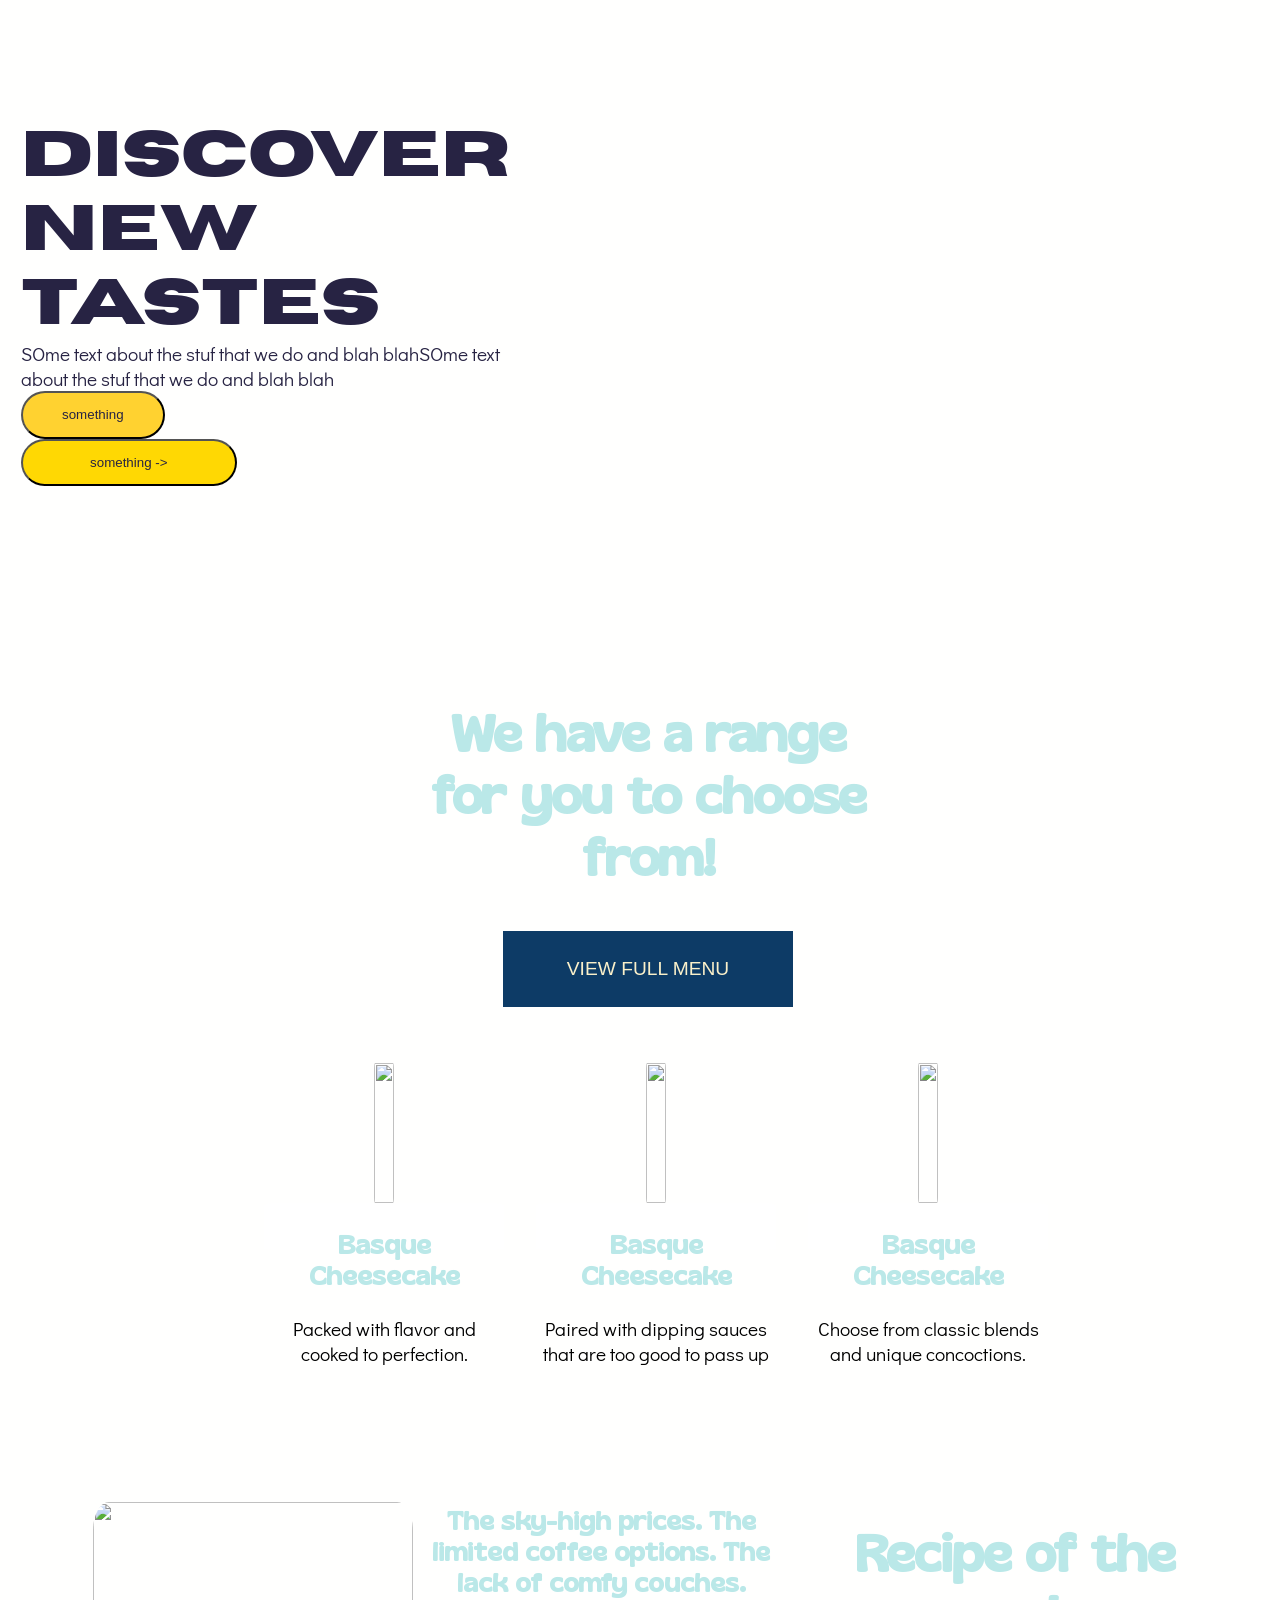
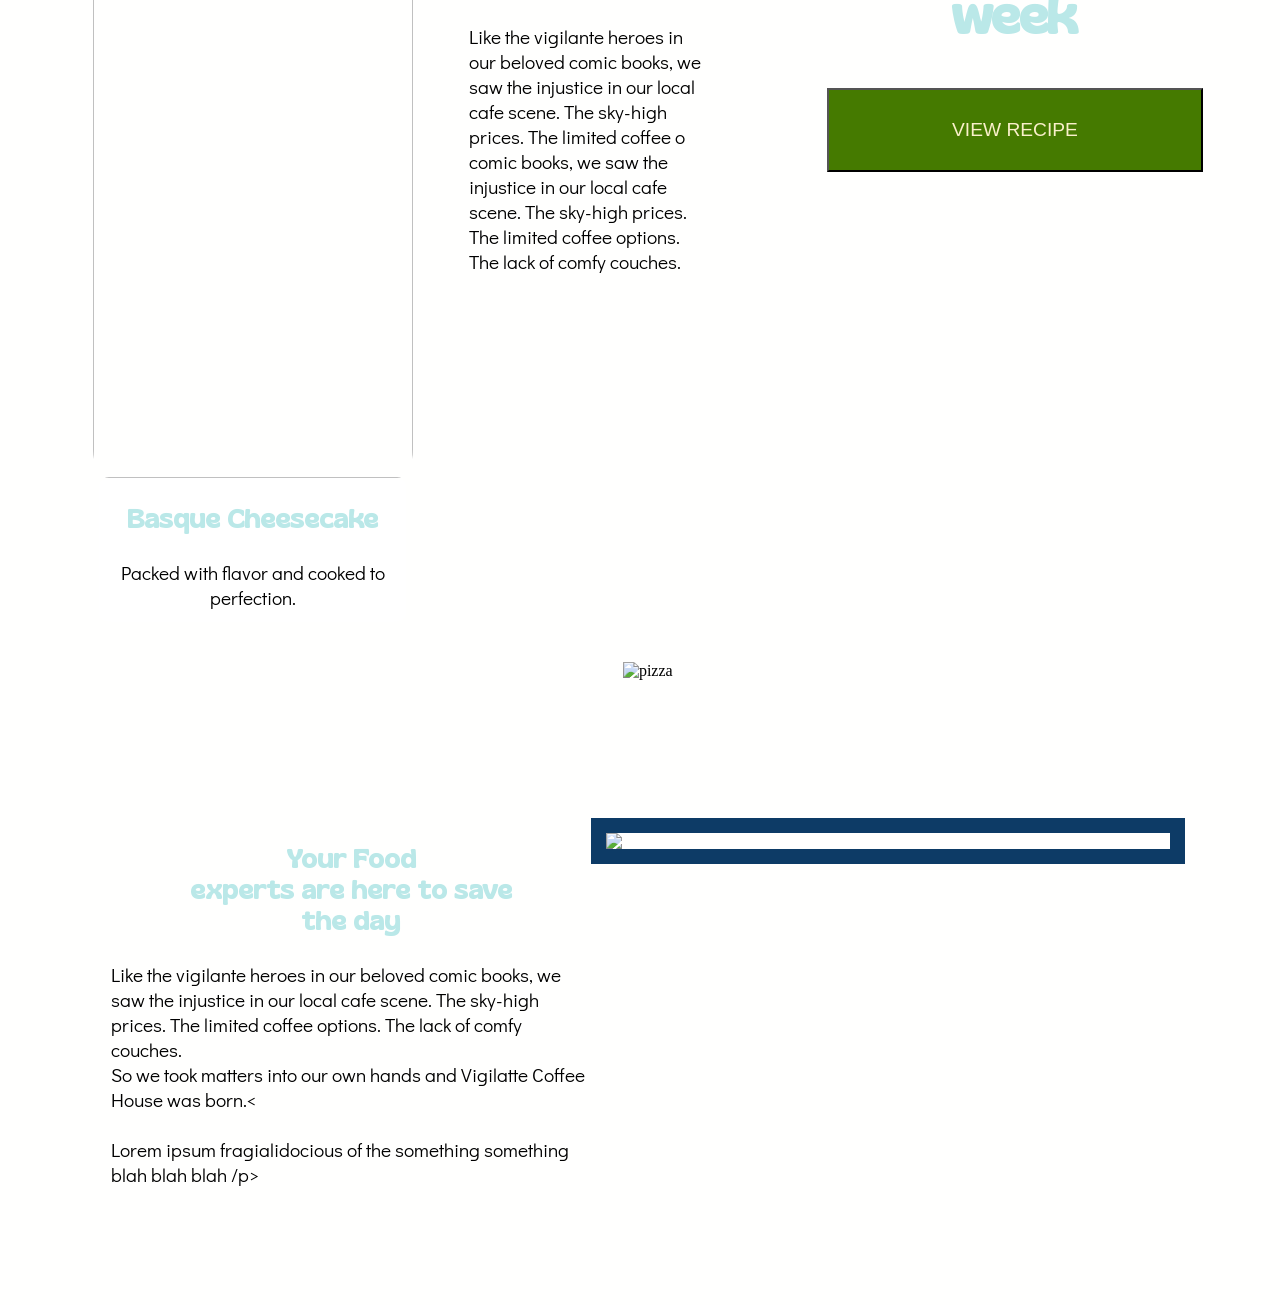
==== index.html @ 5682aaf0 "adding all the original files and folder into the recipe site" ====
<!DOCTYPE html>
<html lang="en">
<head>
    <meta charset="UTF-8">
    <meta name="viewport" content="width=device-width, initial-scale=1.0">
    <title>Virtual Kitchen space</title>
    <link rel="stylesheet" href="styles/style.css">
    <link rel="stylesheet" href="styles/layout.css">
    
</head>
<body>

<main>


<section id="hero">

    <div class="section_header">
    <h1>DISCOVER NEW TASTES</h1>
    <p>SOme text about the stuf that we do and blah blahSOme text about the stuf that we do and blah blah</p>

    <button id="first_button">something</button>
    <button id="second_button">something -></button>
    </div>

    </section>

    <section id="MenuRange">

        <span class="section_header">
            <h2>We have a range for you to choose from!</h2>
            <a href="/pages/recipes.html" ><button id="view_full_menu_button"> VIEW FULL MENU</button></a>
        </span>

        <img src="images/cookie_noBG.png" alt="cookie" id="cookie_decor">

        <div id="menu_options">
        <span class="RecipeCard">
            <div class="img_wrapper">
            <img class="RecipeImage" src="images/Cookies.png">
        </div>

            <span class="RecipeInfo">
                <h3 class="RecipeName">Basque Cheesecake</h3>
                <p class="Description"> Packed with flavor and cooked to perfection.</p>
            </span>

        </span>

        <span class="RecipeCard">
            <div class="img_wrapper">
                 <img class="RecipeImage" src="images/potatoCurry1.jpg">

            </div>


            <span class="RecipeInfo">
                <h3 class="RecipeName">Basque Cheesecake</h3>
                <p class="Description"> Paired with dipping sauces that are too good to pass up</p>
            </span>

        </span>

        <span class="RecipeCard">
            <div class="img_wrapper">
            <img class="RecipeImage" src="images/TempLasagnaImage.jpg">
            </div>
            <span class="RecipeInfo">
                <h3 class="RecipeName">Basque Cheesecake</h3>
                <p class="Description"> Choose from classic blends and unique concoctions.</p>
            </span>

        </span>
        </div>

    </section>

    <section id="RecipeOfTheWeek">

        <div>
        <span class="RecipeCard">
            <div class="img_wrapper">
            <img class="RecipeImage" src="images/panpizza1.png">
        </div>

            <span class="RecipeInfo">
                <h3 class="RecipeName">Basque Cheesecake</h3>
                <p class="Description"> Packed with flavor and cooked to perfection.</p>
            </span>

        </span>
</div>
        
        <div id="RecipeOfTheWeek_info">
            <h3>  The sky-high prices. The limited coffee options. The lack of comfy couches. </h3>
            <p>Like the vigilante heroes in our beloved comic books, we saw the injustice in our local cafe scene. The sky-high prices. The limited coffee o comic books, we saw the injustice in our local cafe scene. The sky-high prices. The limited coffee options. The lack of comfy couches.</p>
        </div>

            <span class="RecipeHeader">
                <h2>Recipe of the week</h2>
                <a href="/pages/recipepage.html?id=57642b2c-3608-4109-a07d-cbb62a1b1019"><button id="view_recipe_button"> VIEW RECIPE</button></a>
            </span>
        <img src="images/roundpizza_noBG.png" alt="pizza" id="floatingImage">

    </section>

    <section id="about_us">
        
            <div class="section_header">
                <h3>Your Food <br>experts are here to save <br>the day</h3>
                <p>Like the vigilante heroes in our beloved comic books, we saw the injustice in our local cafe scene. The sky-high prices. The limited coffee options. The lack of comfy couches.
                <br>So we took matters into our own hands and Vigilatte Coffee House was born.<<br>
                <br>
                Lorem ipsum fragialidocious of the something something blah blah blah
                /p>
             </div>
            <img id="about_us_image" src="images/FreeImageMainPage.jpg">

    </section>

 <main>
    <script src="scripts/header.js"></script>
</body>
</html>
---- styles/style.css ----
@import url(https://fonts.googleapis.com/css?family=Anton:regular);


@font-face {
  font-family: 'Gilker';
  src: url('../Fonts/gliker-regular.ttf') format('truetype');
}
@font-face {
  font-family: 'Horizon';
  src: url('../Fonts/Horizon_Regular.otf') format('truetype');
}

@font-face {
  font-family: 'tan-mon-cheri';
  src: url('../Fonts/tan-mon-cheri.ttf') format('truetype');
}

@font-face {
  font-family: 'didact-gothic';
  src: url('../Fonts/didact-gothic-regular.ttf') format('truetype');
}

body{
        background-color: #fffffe;
}

main{
    margin: 1%;
    
}

p{
    margin:0%;
    font-size: clamp(0.5rem, 1.5vw, 2rem);
    font-family: 'didact-gothic','Franklin Gothic Medium', 'Arial Narrow', Arial, sans-serif;
}

a{
    font-size: clamp(1rem, 1vw, 2rem);
    text-wrap: nowrap;
    align-self: center;
    text-decoration: none;
}
a:hover{
    opacity: 0.7;
    text-decoration: underline solid 1px;

}
h1{
    font-family: 'horizon';
    font-size: 5vw;
    margin: 0%;
    width: 40%;
}

h2,h3{
    font-family: 'gilker';
    font-size: 4vw;
    color: #bae8e8;
    text-wrap: wrap;
    text-align: center;
}

h3{
    font-size: 2vw;
}

.background_decor{
    width: 10%;
}

.section_header{
    width:30em;
    max-height: 60%;
    height: 40%;
    display: flex;
    flex-direction: column;
    align-items: center;
}



/* header */
header{
    display: flex;
    flex-direction: row;
    justify-content:space-between;
    padding: 2em;

    height: 3vh;

    border-bottom: #0d3b66 solid 2px;
    color: #0d3b66;
}

header a{
    color: #bae8e8;
}

#Logo{
    width: 40%;
    height: auto;
    font-size: 3em;
    font-family: gilker;
}

nav{
    width: 30%;
    text-align: start;
    text-wrap:none;
    font-family: 'tan-mon-cheri',  'Franklin Gothic Medium', 'Arial Narrow', Arial, sans-serif;

    display: flex;
    flex-direction: row;
    justify-content: space-evenly;
}



/* welcome section i think */
#hero{
    color:#272343;
    justify-content:start;

    column-gap: 5%;
    flex-wrap: wrap;

}

/* #hero_image{
  flex: 1 1 300px;
  width: 50%;
  height: auto;

} */

#hero_info{
    width: 40%;
    padding-top: 5%;

    row-gap: 0px;
    gap: 2px;
    justify-self:start;
}

#first_button{
background-color: #ffd230;
border-radius: 30px;
padding: 3%;
color: #272343;
width: 30%;

}

#second_button{
background-color: #ffd803;
border-radius: 30px;
padding: 3%;
color: #272343;
width: 45%;
}

#hero > .section_header{
    align-items: start;
}

.decorImages_main{
    width: 30%;
    z-index: -10;
    height: auto;
}


/* about us */

#about_us_image{
    width: 45%;

    object-fit: cover;
    border: #0d3b66 15px solid;

}


/* recipe things */

.RecipeCard{
    display: flex;
    flex-direction: column;
    justify-content: space-between;
    align-items: center;
    min-width: 30%;
    margin: 2%;
    padding-top: 5%;
    padding-bottom: 5%;
}

.RecipeImage{
    object-fit:cover;
    object-position: center;
    width: 100%;
    height: 100%;
}

.img_wrapper{
        border-radius: 5%;
        width: inherit;
        height: 100%;
        overflow: hidden;
}

.RecipeInfo{
    display: flex;
    flex-direction: column;
    text-align: center;
    /* height:inherit; */
    width: 100%;
    border-radius: 5%;
    background-color: white;
    height:25%;
}

/* Menu Range */

#menu_options{
max-width: 50em;
display: flex;
flex-direction: row;
flex-wrap: nowrap;
justify-content: space-evenly;

}

#cookie_decor{
    position: absolute;
    left: -15%;
    bottom: -15%;
    width: 60%;
    z-index: -1;
}

#MenuRange{
    display: flex;
    position: relative;
    flex-direction: row;
    flex-wrap: wrap;
}

.decorImages_alt{
    width: 15%;
    height: auto;
    z-index: -10;
}

#view_full_menu_button{
    background-color:#0d3b66;
    color: #faf0ca;
    border: none;
    padding: 3vh 5vw 3vh 5vw;
    text-wrap: nowrap;
    font-size: larger;
}


/* recipe of the week */

#RecipeOfTheWeek{
    flex-wrap: nowrap;
    position: relative;
    overflow-x: hidden;
    width: 100%;
}

#RecipeOfTheWeek .RecipeCard{
width: 25vw;
height:80vh;
}

.RecipeOfTheWeek_decor {
  width: 10%; /* or something visible */
  height: auto;
  z-index: -1;
}

#RecipeOfTheWeek_info{
    width: 30%;
    padding-right: 3%;
    flex-wrap: wrap;

p{
    padding-left: 15%;
    padding-right: 20%;
} 
}

#RecipeOfTheWeek>.RecipeHeader{
    width: 30%;
}

#floatingImage {
  position: absolute;
  bottom:3%;
  right: 2%;
  width: 50%;
  z-index: -1;
}

#view_recipe_button{
    background-color:#457a00;
    color: #faf0ca;
    align-self: center;
    width: 100%;
    padding: 1.5em;
    font-size: 1.5vw;
}
---- styles/layout.css ----
html,body{

  width: 100vw;
  max-width: 100vw;
  overflow-x: hidden;
  row-gap: 3vh;
}

section{
  display: flex;
  flex-direction: row;
  flex-wrap: wrap;
  justify-content: center; /* or space-evenly */
  align-items: flex-start;
  z-index: 1;
}

body {
  /* background-color: red; */
  z-index: 30;
}

section{
  margin-top: 3em ;
  margin-bottom: 3em;
  padding-top: 5%;
  padding-bottom: 5%;
}

div{
  display: flex;
  flex-direction: row;
  justify-content: space-evenly;
}

/* #background_wrapper{
  width: 100vw;
  height: inherit;
  position: absolute;
  top: 0%;
  left: 0%;
  overflow-x: hidden;
  z-index: 0;
}

.background_decor {
  z-index: 0;
} */

/* @media (prefers-color-scheme: light){
  *{
   color: #0d3b66;
   background-color: #faf0ca;
   
  }
} */


@media (max-width: 768px) {
#cookie_decor{
    left: 20%;
    top: 0;
    width: 100%;
}

.section_header{
  flex-wrap: nowrap;
  flex-direction: row;
}
}

@media (min-width: 480px) {


}
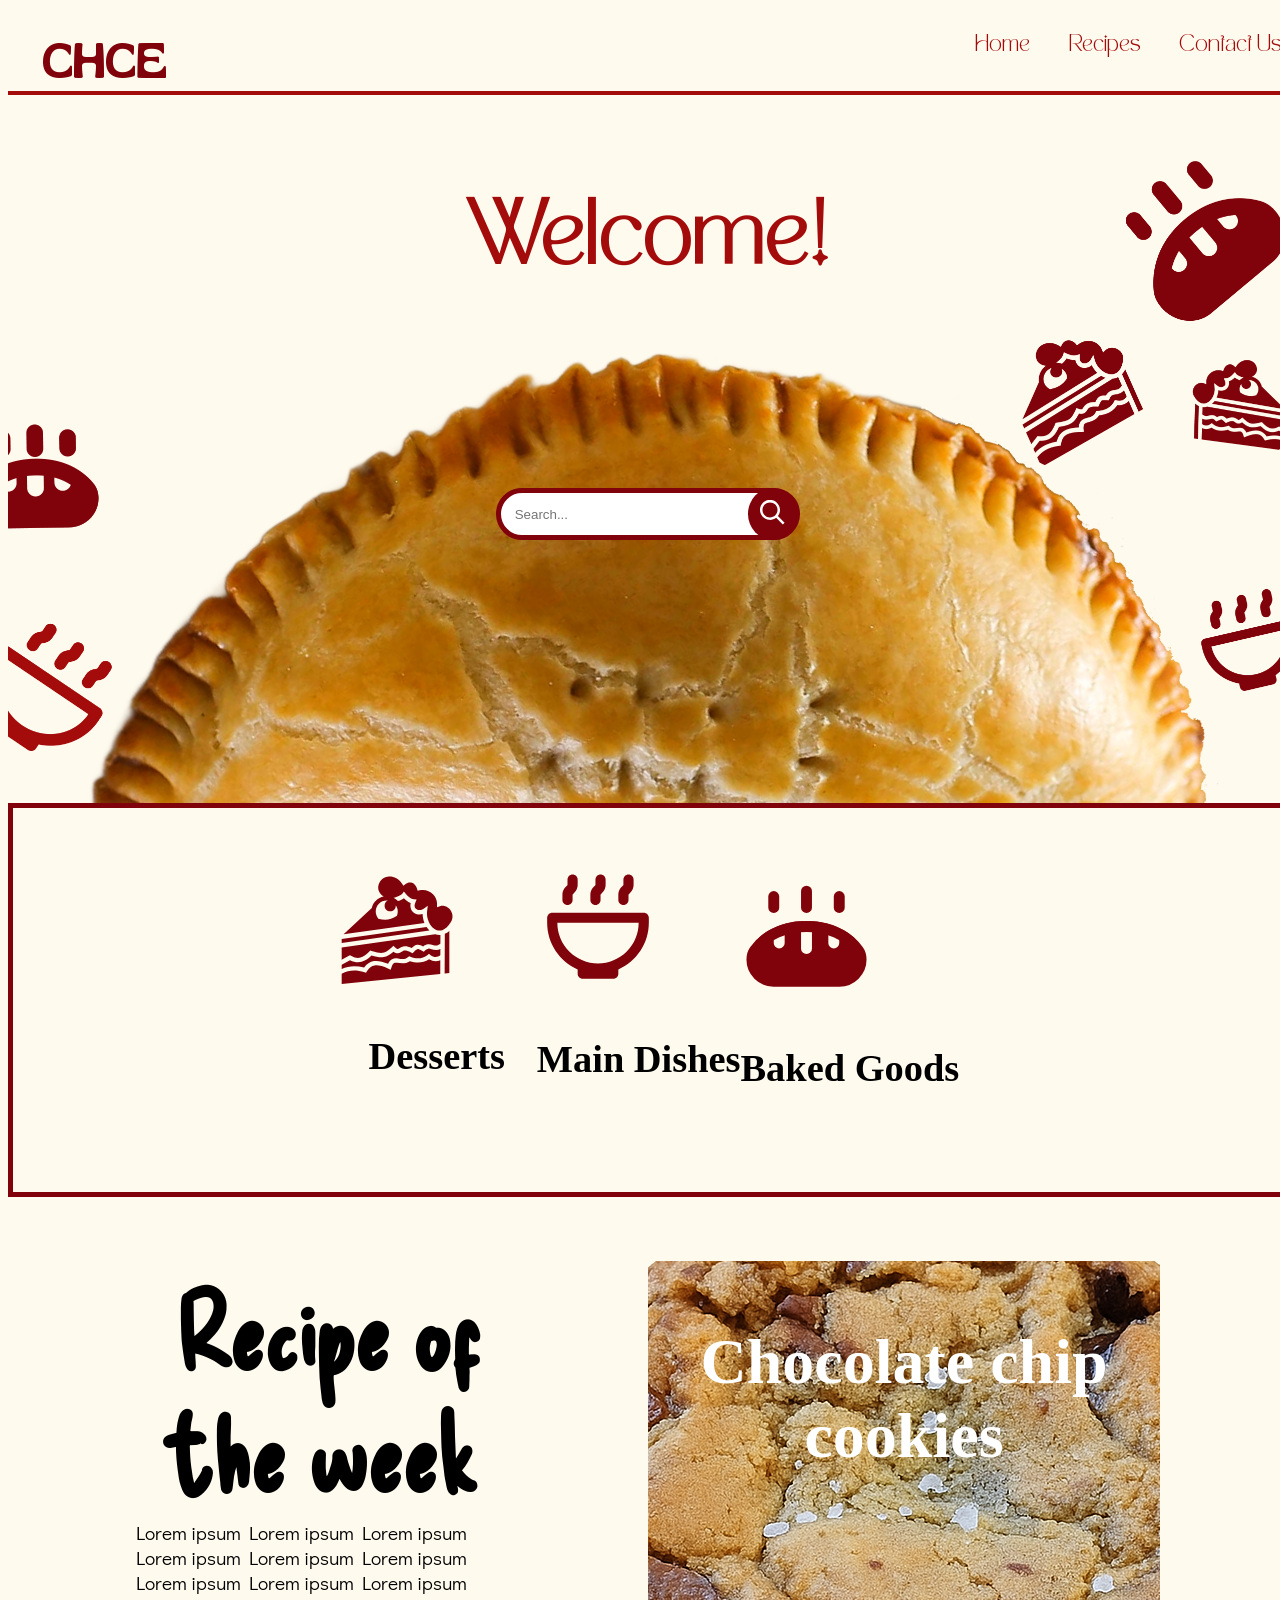
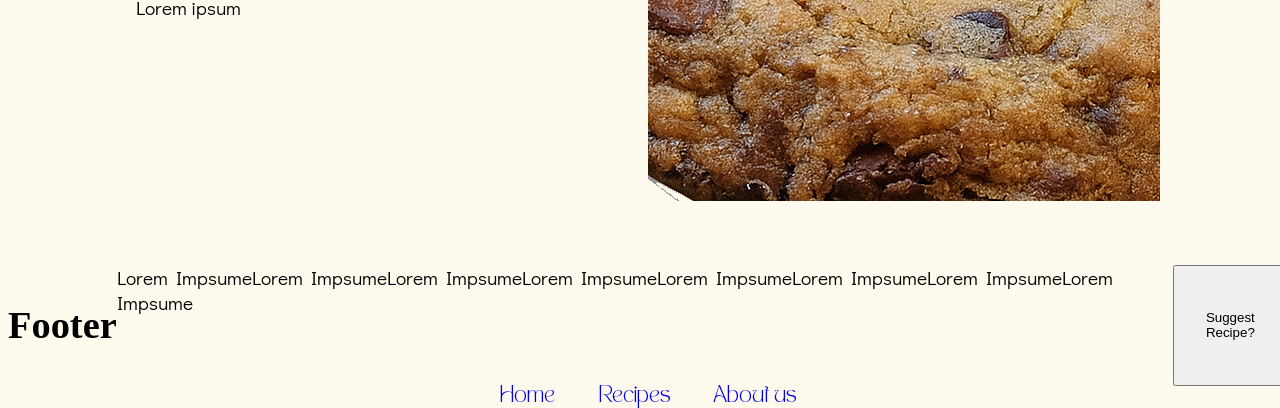
==== commit 0df947cb: "header and footer created, styles reapplied" ====
--- a/index.html
+++ b/index.html
@@ -15,111 +15,66 @@
 
 <section id="hero">
 
-    <div class="section_header">
-    <h1>DISCOVER NEW TASTES</h1>
-    <p>SOme text about the stuf that we do and blah blahSOme text about the stuf that we do and blah blah</p>
+    <h1>Welcome!</h1>
+<div class="search-wrapper">
+    <input type="text" placeholder="Search...">
+    <button class="search-btn"><svg width="25" height="25" viewBox="0 0 38 38" fill="none" xmlns="http://www.w3.org/2000/svg">
+<g clip-path="url(#clip0_0_1)">
+<path d="M24.5101 27.2081C21.4562 29.5804 17.613 30.6996 13.763 30.3377C9.91294 29.9758 6.34557 28.1602 3.78725 25.2604C1.22892 22.3606 -0.128004 18.5948 -0.00722569 14.7297C0.113553 10.8645 1.70295 7.19076 4.43734 4.45638C7.17172 1.72199 10.8455 0.132596 14.7106 0.0118173C18.5757 -0.108961 22.3416 1.24796 25.2414 3.80629C28.1411 6.36462 29.9568 9.93199 30.3187 13.782C30.6805 17.6321 29.5614 21.4753 27.1891 24.5291L37.3541 34.6561L34.6561 37.3541L24.5291 27.2081H24.5101ZM15.2001 26.6001C16.6972 26.6001 18.1796 26.3053 19.5627 25.7324C20.9458 25.1594 22.2025 24.3197 23.2611 23.2611C24.3197 22.2026 25.1594 20.9458 25.7323 19.5627C26.3052 18.1796 26.6001 16.6972 26.6001 15.2001C26.6001 13.7031 26.3052 12.2206 25.7323 10.8375C25.1594 9.45443 24.3197 8.1977 23.2611 7.13911C22.2025 6.08052 20.9458 5.24081 19.5627 4.6679C18.1796 4.095 16.6972 3.80013 15.2001 3.80013C12.1766 3.80013 9.27698 5.0012 7.13907 7.13911C5.00115 9.27703 3.80009 12.1767 3.80009 15.2001C3.80009 18.2236 5.00115 21.1232 7.13907 23.2611C9.27698 25.3991 12.1766 26.6001 15.2001 26.6001Z" fill="white"/>
+</g>
+<defs>
+<clipPath id="clip0_0_1">
+<rect width="38" height="38" fill="white"/>
+</clipPath>
+</defs>
+</svg>
+</button>
+</div></section>
 
-    <button id="first_button">something</button>
-    <button id="second_button">something -></button>
-    </div>
-
-    </section>
-
-    <section id="MenuRange">
-
-        <span class="section_header">
-            <h2>We have a range for you to choose from!</h2>
-            <a href="/pages/recipes.html" ><button id="view_full_menu_button"> VIEW FULL MENU</button></a>
+    <section id="categories">
+        <span id="dessert-icon" class="category-icon">
+            <img src="assets/desserticon.svg" alt="dessert">
+            <h3>Desserts</h3>
         </span>
 
-        <img src="images/cookie_noBG.png" alt="cookie" id="cookie_decor">
-
-        <div id="menu_options">
-        <span class="RecipeCard">
-            <div class="img_wrapper">
-            <img class="RecipeImage" src="images/Cookies.png">
-        </div>
-
-            <span class="RecipeInfo">
-                <h3 class="RecipeName">Basque Cheesecake</h3>
-                <p class="Description"> Packed with flavor and cooked to perfection.</p>
-            </span>
-
+        <span id="maindishes-icon" class="category-icon">
+            <img src="/assets/maindishicon.svg" alt="maindish">
+            <h3>Main Dishes</h3>
         </span>
 
-        <span class="RecipeCard">
-            <div class="img_wrapper">
-                 <img class="RecipeImage" src="images/potatoCurry1.jpg">
-
-            </div>
-
-
-            <span class="RecipeInfo">
-                <h3 class="RecipeName">Basque Cheesecake</h3>
-                <p class="Description"> Paired with dipping sauces that are too good to pass up</p>
-            </span>
-
+        <span id="bakedgoods-icon" class="category-icon">
+            <img src="assets/breadicon.svg" alt="bakedgoods">
+            <h3>Baked Goods</h3>
         </span>
-
-        <span class="RecipeCard">
-            <div class="img_wrapper">
-            <img class="RecipeImage" src="images/TempLasagnaImage.jpg">
-            </div>
-            <span class="RecipeInfo">
-                <h3 class="RecipeName">Basque Cheesecake</h3>
-                <p class="Description"> Choose from classic blends and unique concoctions.</p>
-            </span>
-
-        </span>
-        </div>
-
     </section>
 
     <section id="RecipeOfTheWeek">
+    <article>
+        <h2>Recipe of the week</h2>
+        <p>Lorem ipsum Lorem ipsum Lorem ipsum Lorem ipsum Lorem ipsum Lorem ipsum Lorem ipsum Lorem ipsum Lorem ipsum Lorem ipsum </p>
+    </article>
 
-        <div>
-        <span class="RecipeCard">
-            <div class="img_wrapper">
-            <img class="RecipeImage" src="images/panpizza1.png">
-        </div>
+    <div id="image">
+        <h3>Chocolate chip cookies</h3>
+    </div>
+    </section>
+    
+ <main>
+    <script src="scripts/components.js"></script>
+    <script>
 
-            <span class="RecipeInfo">
-                <h3 class="RecipeName">Basque Cheesecake</h3>
-                <p class="Description"> Packed with flavor and cooked to perfection.</p>
-            </span>
+const icons = document.querySelectorAll('.category-icon');
 
-        </span>
-</div>
-        
-        <div id="RecipeOfTheWeek_info">
-            <h3>  The sky-high prices. The limited coffee options. The lack of comfy couches. </h3>
-            <p>Like the vigilante heroes in our beloved comic books, we saw the injustice in our local cafe scene. The sky-high prices. The limited coffee o comic books, we saw the injustice in our local cafe scene. The sky-high prices. The limited coffee options. The lack of comfy couches.</p>
-        </div>
+document.addEventListener('scroll', () => {
+    if(window.scrollY>100){
+        icons.forEach(icon => {
+        icon.style.transform = 'translate(0, 0)';
+        setTimeout( icon.querySelector('h3').style.display='block',100000)
+    });    
+    }
 
-            <span class="RecipeHeader">
-                <h2>Recipe of the week</h2>
-                <a href="/pages/recipepage.html?id=57642b2c-3608-4109-a07d-cbb62a1b1019"><button id="view_recipe_button"> VIEW RECIPE</button></a>
-            </span>
-        <img src="images/roundpizza_noBG.png" alt="pizza" id="floatingImage">
-
-    </section>
-
-    <section id="about_us">
-        
-            <div class="section_header">
-                <h3>Your Food <br>experts are here to save <br>the day</h3>
-                <p>Like the vigilante heroes in our beloved comic books, we saw the injustice in our local cafe scene. The sky-high prices. The limited coffee options. The lack of comfy couches.
-                <br>So we took matters into our own hands and Vigilatte Coffee House was born.<<br>
-                <br>
-                Lorem ipsum fragialidocious of the something something blah blah blah
-                /p>
-             </div>
-            <img id="about_us_image" src="images/FreeImageMainPage.jpg">
-
-    </section>
-
- <main>
-    <script src="scripts/header.js"></script>
+});
+    </script>
 </body>
 </html>
 
--- a/styles/style.css
+++ b/styles/style.css
@@ -1,7 +1,7 @@
 
 @import url(https://fonts.googleapis.com/css?family=Anton:regular);
-
-
+@import url(https://fonts.googleapis.com/css?family=Courier+Prime:regular,italic,700,700italic);
+@import url(https://fonts.googleapis.com/css?family=Delicious+Handrawn:regular);
 @font-face {
   font-family: 'Gilker';
   src: url('../Fonts/gliker-regular.ttf') format('truetype');
@@ -21,13 +21,20 @@
   src: url('../Fonts/didact-gothic-regular.ttf') format('truetype');
 }
 
+
+                                /* General */
 body{
-        background-color: #fffffe;
+        background-color: #FEFAEE;
 }
 
 main{
-    margin: 1%;
-    
+    position: absolute;
+    top: 15vh;
+}
+
+section{
+    display: flex;
+    flex-direction: row;
 }
 
 p{
@@ -42,67 +49,69 @@
     align-self: center;
     text-decoration: none;
 }
+
 a:hover{
     opacity: 0.7;
     text-decoration: underline solid 1px;
 
 }
+
 h1{
-    font-family: 'horizon';
+    font-family: 'tan-mon-cheri';
     font-size: 5vw;
     margin: 0%;
     width: 40%;
+    text-align: center;
+    font-weight:bolder;
 }
 
 h2,h3{
-    font-family: 'gilker';
+    /* font-family: 'gilker'; */
     font-size: 4vw;
-    color: #bae8e8;
     text-wrap: wrap;
     text-align: center;
 }
 
 h3{
-    font-size: 2vw;
-}
-
-.background_decor{
-    width: 10%;
-}
-
-.section_header{
-    width:30em;
-    max-height: 60%;
-    height: 40%;
-    display: flex;
-    flex-direction: column;
-    align-items: center;
-}
-
-
-
-/* header */
+    font-size: 3vw;
+}
+
+h2{
+    font-size: 8vw;
+}
+
+
+
+                                 /*Header  */
+
 header{
     display: flex;
     flex-direction: row;
     justify-content:space-between;
+    position: fixed;
+    top: 0%;
+    width: 100%;
+
+    color: #A40C0B;
+    background-color: #FEFAEE;
+    z-index: 10;
+    border-bottom: #A40C0B solid 4px;
+
     padding: 2em;
-
     height: 3vh;
-
-    border-bottom: #0d3b66 solid 2px;
-    color: #0d3b66;
 }
 
 header a{
-    color: #bae8e8;
-}
-
-#Logo{
-    width: 40%;
+    color: #A40C0B;
+}
+
+.logo{
+    width: 10%;
     height: auto;
     font-size: 3em;
     font-family: gilker;
+    color:#80020A;
+
 }
 
 nav{
@@ -118,72 +127,89 @@
 
 
 
-/* welcome section i think */
+                                     /* Hero */
 #hero{
     color:#272343;
-    justify-content:start;
-
-    column-gap: 5%;
+
     flex-wrap: wrap;
 
-}
-
-/* #hero_image{
-  flex: 1 1 300px;
-  width: 50%;
-  height: auto;
-
-} */
-
-#hero_info{
-    width: 40%;
-    padding-top: 5%;
-
-    row-gap: 0px;
-    gap: 2px;
-    justify-self:start;
-}
-
-#first_button{
-background-color: #ffd230;
-border-radius: 30px;
-padding: 3%;
-color: #272343;
-width: 30%;
-
-}
-
-#second_button{
-background-color: #ffd803;
-border-radius: 30px;
-padding: 3%;
-color: #272343;
-width: 45%;
-}
-
-#hero > .section_header{
-    align-items: start;
-}
-
-.decorImages_main{
-    width: 30%;
-    z-index: -10;
-    height: auto;
-}
-
-
-/* about us */
-
-#about_us_image{
-    width: 45%;
-
-    object-fit: cover;
-    border: #0d3b66 15px solid;
-
-}
-
-
-/* recipe things */
+    background-image: url(/assets/herobg.png);
+    background-size:100%;
+    background-position: center;
+    background-repeat: no-repeat;
+    height: 60vh;
+    width: 100vw;
+
+
+}
+
+#hero h1{
+    width: 100%;
+    color: #A40C0B;
+}
+
+#hero input{
+    border: #80020A 5px solid;
+    padding: 1em;
+    border-radius: 30px;
+    width: 20em;
+}
+
+.search-wrapper {
+    position: relative;
+    display: inline-block;
+}
+
+.search-wrapper input {
+    padding-right: 2em; /* make space for the button */
+}
+
+.search-wrapper .search-btn {
+    position: absolute;
+    right: 0.2em;
+    top: 50%;
+    transform: translateY(-50%);
+    border: none;
+    background: transparent;
+    cursor: pointer;
+    background-color: #80020A;
+    padding: 4%;
+    border-radius: 100%;
+}
+
+                            /* Categories */
+
+#categories{
+    border: #80020A solid 5px;
+}
+#categories h3{
+    transition: ease-in-out 4s display;
+    transition-duration: 3s;
+    display: none;
+}
+
+#categories img{
+    fill: #80020A;
+    width: 60%;
+
+}
+#dessert-icon {
+    transform: translate(-20vw, -43vh);
+    transition: transform 1s ease-in-out;
+}
+
+#maindishes-icon {
+    transform: translate(35vw, -95vh);
+
+    transition: transform 1s ease-in-out;
+}
+
+#bakedgoods-icon {
+    transform: translate(30vw, -50vh);
+    transition: transform 1s ease-in-out;
+}
+
+                          /* recipe things */
 
 .RecipeCard{
     display: flex;
@@ -221,98 +247,47 @@
     height:25%;
 }
 
-/* Menu Range */
-
-#menu_options{
-max-width: 50em;
-display: flex;
-flex-direction: row;
-flex-wrap: nowrap;
-justify-content: space-evenly;
-
-}
-
-#cookie_decor{
-    position: absolute;
-    left: -15%;
-    bottom: -15%;
-    width: 60%;
-    z-index: -1;
-}
-
-#MenuRange{
-    display: flex;
-    position: relative;
-    flex-direction: row;
-    flex-wrap: wrap;
-}
-
-.decorImages_alt{
-    width: 15%;
-    height: auto;
-    z-index: -10;
-}
-
-#view_full_menu_button{
-    background-color:#0d3b66;
-    color: #faf0ca;
-    border: none;
-    padding: 3vh 5vw 3vh 5vw;
-    text-wrap: nowrap;
-    font-size: larger;
-}
-
-
-/* recipe of the week */
+
+                            /* Recipe of the week */
 
 #RecipeOfTheWeek{
     flex-wrap: nowrap;
     position: relative;
     overflow-x: hidden;
     width: 100%;
-}
-
-#RecipeOfTheWeek .RecipeCard{
-width: 25vw;
-height:80vh;
-}
-
-.RecipeOfTheWeek_decor {
-  width: 10%; /* or something visible */
-  height: auto;
-  z-index: -1;
-}
-
-#RecipeOfTheWeek_info{
+    height: 60vh;
+    justify-content: space-evenly;
+
+}
+
+#RecipeOfTheWeek article{
     width: 30%;
-    padding-right: 3%;
-    flex-wrap: wrap;
-
+    display: flex;
+    flex-direction: column;
+    font-family: 'Delicious Handrawn';
 p{
-    padding-left: 15%;
-    padding-right: 20%;
-} 
-}
-
-#RecipeOfTheWeek>.RecipeHeader{
-    width: 30%;
-}
-
-#floatingImage {
-  position: absolute;
-  bottom:3%;
-  right: 2%;
-  width: 50%;
-  z-index: -1;
-}
-
-#view_recipe_button{
-    background-color:#457a00;
-    color: #faf0ca;
-    align-self: center;
-    width: 100%;
-    padding: 1.5em;
-    font-size: 1.5vw;
-}
-
-
+    margin: 0%;
+    padding: 0%;
+}
+
+h2{
+     margin: 1%;
+    padding: 1%;   
+}
+
+}
+#RecipeOfTheWeek #image{
+    width: 40%;
+    height: 100%;
+    background-image: url('/assets/cookie.png');
+    background-size:fill;
+    background-position: center;
+    background-repeat: no-repeat;
+h3{
+    text-align: center;
+    color: white;
+    font-size: 5vw;
+}
+
+}
+
--- a/styles/layout.css
+++ b/styles/layout.css
@@ -3,7 +3,6 @@
   width: 100vw;
   max-width: 100vw;
   overflow-x: hidden;
-  row-gap: 3vh;
 }
 
 section{
@@ -21,8 +20,6 @@
 }
 
 section{
-  margin-top: 3em ;
-  margin-bottom: 3em;
   padding-top: 5%;
   padding-bottom: 5%;
 }
